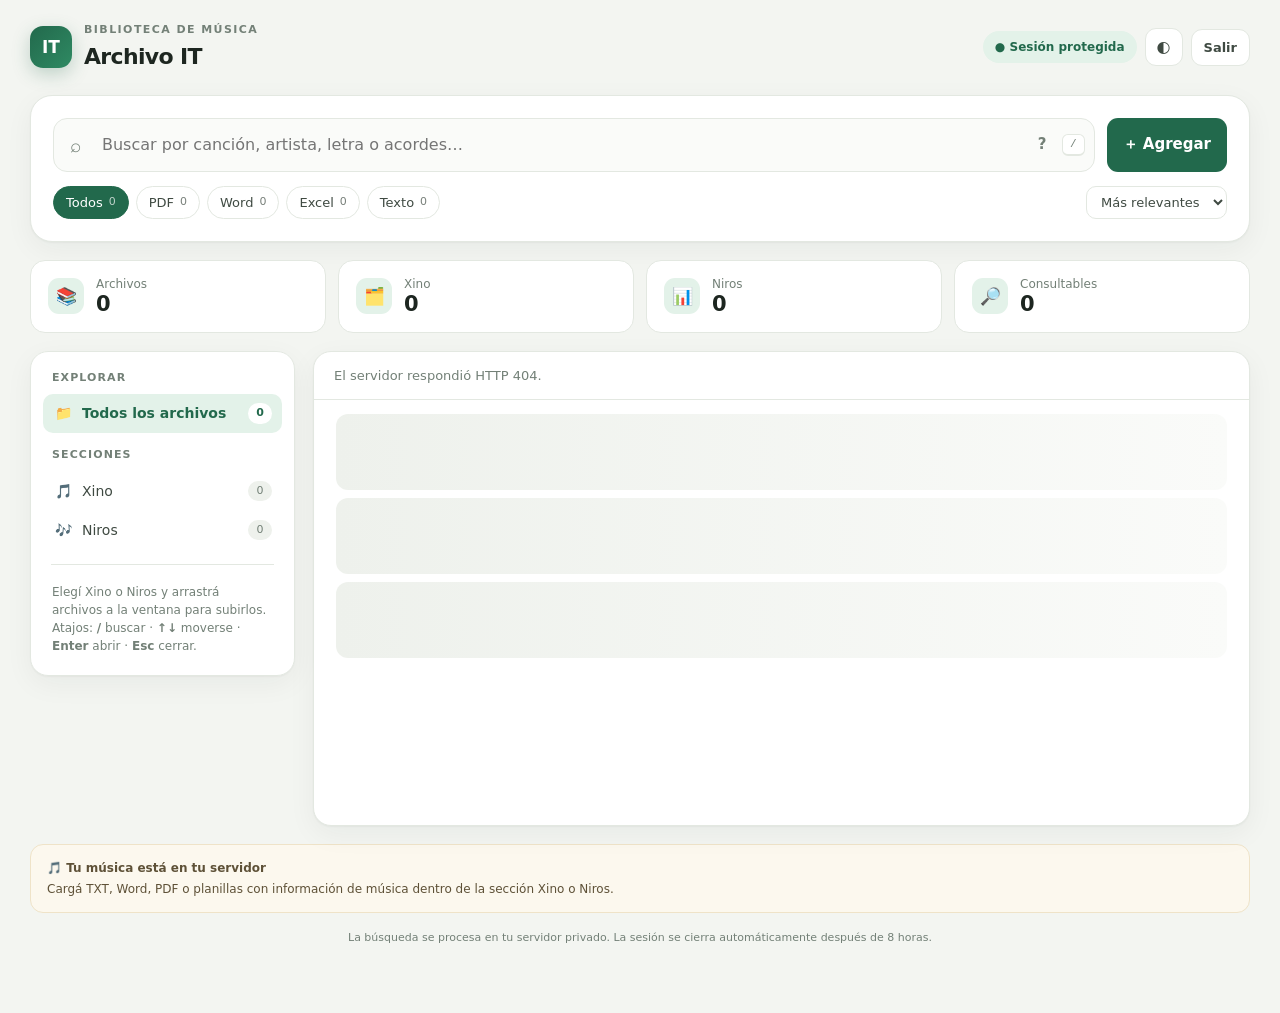
==== public/index.html @ 6c22e68b "Add files via upload" ====
<!doctype html><html lang="es"><head><meta charset="utf-8"><meta name="viewport" content="width=device-width,initial-scale=1"><meta name="color-scheme" content="light dark"><title>Archivo IT · Música</title>
<script>(()=>{const t=localStorage.getItem('aitTheme');document.documentElement.dataset.theme=t||(matchMedia('(prefers-color-scheme: dark)').matches?'dark':'light')})()</script>
<style>
:root{--bg:#f3f5f1;--paper:#fff;--paper2:#fafbf9;--ink:#1d2620;--ink2:#3f4a42;--muted:#738077;--line:#e3e8e1;--line2:#eef1ec;--green:#22694c;--green2:#2f8a63;--mint:#e3f2e9;--mark:#ffe58a;--markink:#2a2300;--danger:#a3271f;--dangerbg:#fff5f4;--dangerline:#f1cdc8;--warnbg:#fcf8ee;--warnline:#efe3c8;--warnink:#5e5137;--shadow:0 1px 2px #1d26200a,0 8px 28px #1d26200d;--ring:0 0 0 3px #22694c26;--r:16px}
[data-theme=dark]{--bg:#0f1512;--paper:#161e1a;--paper2:#1b2420;--ink:#e6ece8;--ink2:#c3cdc6;--muted:#8d9a92;--line:#27322c;--line2:#212a25;--green:#4fbf8b;--green2:#6fd3a3;--mint:#1d3329;--mark:#b8932a;--markink:#fff;--danger:#ff8f86;--dangerbg:#2a1715;--dangerline:#4a2622;--warnbg:#241f14;--warnline:#3d3420;--warnink:#e0cfa6;--shadow:0 1px 2px #0005,0 8px 28px #0004;--ring:0 0 0 3px #4fbf8b33}
*{box-sizing:border-box}html{scroll-behavior:smooth}body{margin:0;background:var(--bg);color:var(--ink);font:15px/1.5 "Segoe UI",system-ui,-apple-system,Arial,sans-serif;-webkit-font-smoothing:antialiased}
button,input,select,textarea{font:inherit;color:inherit}button{cursor:pointer}:focus-visible{outline:none;box-shadow:var(--ring)}
.shell{max-width:1380px;margin:auto;padding:22px 30px 50px}
.top{display:flex;justify-content:space-between;align-items:center;gap:14px;margin-bottom:22px}.brand{display:flex;gap:12px;align-items:center}.logo{width:42px;height:42px;border-radius:13px;background:linear-gradient(135deg,var(--green),var(--green2));color:#fff;display:grid;place-items:center;font-weight:800;font-size:17px;box-shadow:0 6px 18px #22694c40}.eyebrow{font-size:11px;letter-spacing:.13em;text-transform:uppercase;color:var(--muted);font-weight:700}.brand h1{font-size:22px;margin:1px 0 0;letter-spacing:-.03em}
.topright{display:flex;gap:8px;align-items:center}.local{padding:7px 12px;background:var(--mint);color:var(--green);border-radius:30px;font-size:12px;font-weight:650}
.btn{border:0;border-radius:11px;padding:10px 16px;font-weight:650;transition:transform .12s,background .12s,box-shadow .12s;display:inline-flex;align-items:center;gap:7px;text-decoration:none;white-space:nowrap}.btn:hover{transform:translateY(-1px)}.btn:disabled{opacity:.6;transform:none;cursor:default}
.btn-primary,.btn-light{background:var(--green);color:#fff}[data-theme=dark] .btn-primary,[data-theme=dark] .btn-light{color:#0d1a13}.btn-small{padding:8px 12px;background:var(--paper);border:1px solid var(--line);color:var(--ink2);font-size:13px}.icon-btn{width:38px;height:38px;padding:0;justify-content:center;font-size:16px}
.cancel{background:var(--line2);color:var(--ink2)}
/* Buscador principal */
.hero{background:var(--paper);border:1px solid var(--line);border-radius:22px;padding:22px;box-shadow:var(--shadow);margin-bottom:18px}
.hero-row{display:flex;gap:12px;align-items:stretch}
.searchbox{flex:1;min-width:0;position:relative}.searchbox .lens{position:absolute;left:17px;top:50%;transform:translateY(-50%);color:var(--muted);font-size:19px;pointer-events:none}
.searchbox input{width:100%;height:54px;padding:0 112px 0 48px;border:1.5px solid var(--line);border-radius:14px;background:var(--paper2);font-size:16px;outline:none;transition:border-color .15s,box-shadow .15s}
.searchbox input:focus{border-color:var(--green);box-shadow:var(--ring);background:var(--paper)}
.search-right{position:absolute;right:10px;top:50%;transform:translateY(-50%);display:flex;gap:6px;align-items:center}
.kbd{font:11px/1 Consolas,monospace;border:1px solid var(--line);border-bottom-width:2px;border-radius:6px;padding:4px 7px;color:var(--muted);background:var(--paper)}
.clear{border:0;background:var(--line2);color:var(--muted);border-radius:8px;width:28px;height:28px;display:grid;place-items:center;font-size:14px}
.helpbtn{border:0;background:transparent;color:var(--muted);border-radius:8px;width:28px;height:28px;font-weight:700}.helpbtn:hover,.clear:hover{background:var(--mint);color:var(--green)}
.dropdown{position:absolute;left:0;right:0;top:calc(100% + 6px);background:var(--paper);border:1px solid var(--line);border-radius:14px;box-shadow:0 18px 50px #0002;z-index:4;padding:8px;font-size:13px}
.dropdown h4{margin:6px 8px 6px;font-size:11px;text-transform:uppercase;letter-spacing:.1em;color:var(--muted)}
.recent{display:flex;align-items:center;justify-content:space-between;width:100%;border:0;background:transparent;padding:8px 10px;border-radius:9px;text-align:left;color:var(--ink2)}.recent:hover,.recent.on{background:var(--mint);color:var(--green)}
.tips{display:grid;grid-template-columns:auto 1fr;gap:6px 14px;padding:4px 10px 8px;color:var(--ink2)}.tips code{font:12px Consolas,monospace;background:var(--line2);padding:2px 7px;border-radius:6px;color:var(--ink);white-space:nowrap}
.chips{display:flex;flex-wrap:wrap;gap:7px;margin-top:14px;align-items:center}
.chip{border:1px solid var(--line);background:var(--paper);color:var(--ink2);border-radius:30px;padding:6px 12px;font-size:13px;display:inline-flex;gap:6px;align-items:center;transition:.12s}.chip:hover{border-color:var(--green)}.chip.active{background:var(--green);border-color:var(--green);color:#fff}[data-theme=dark] .chip.active{color:#0d1a13}.chip small{opacity:.7;font-size:11px}
.chips .spacer{flex:1}.sort{padding:7px 10px;border:1px solid var(--line);border-radius:10px;background:var(--paper);color:var(--ink2);font-size:13px}
/* Estadísticas */
.stats{display:grid;grid-template-columns:repeat(4,minmax(0,1fr));gap:12px;margin:0 0 18px}.stat{background:var(--paper);border:1px solid var(--line);border-radius:15px;padding:14px 17px;display:flex;align-items:center;gap:12px}.stat .si{width:36px;height:36px;border-radius:11px;display:grid;place-items:center;background:var(--mint);font-size:17px}.stat label{font-size:12px;color:var(--muted);display:block}.stat strong{font-size:21px;letter-spacing:-.03em;line-height:1.1}
.layout{display:grid;grid-template-columns:265px minmax(0,1fr);gap:18px;align-items:start}
.side,.main{background:var(--paper);border:1px solid var(--line);border-radius:18px;box-shadow:var(--shadow)}
.side{padding:16px 12px;position:sticky;top:14px}.section-label{font-size:11px;text-transform:uppercase;letter-spacing:.1em;color:var(--muted);font-weight:700;padding:0 9px;margin:2px 0 8px}
.nav{display:flex;gap:9px;align-items:center;border:0;background:transparent;width:100%;text-align:left;color:var(--ink2);padding:9px 10px;border-radius:10px;font-size:14px}.nav .ni{width:20px;text-align:center}.nav .lbl{flex:1;white-space:nowrap;overflow:hidden;text-overflow:ellipsis}.nav:hover{background:var(--line2)}.nav.active{background:var(--mint);color:var(--green);font-weight:700}
.count{font-size:11px;color:var(--muted);background:var(--line2);border-radius:20px;padding:2px 8px;min-width:24px;text-align:center}.nav.active .count{background:var(--paper);color:var(--green)}
.sep{height:1px;background:var(--line);margin:14px 8px}.side-note{font-size:12px;color:var(--muted);padding:4px 9px;line-height:1.5}
.side .btn{width:100%;justify-content:center;margin-bottom:12px}
.main{min-height:475px;overflow:hidden}
.results-head{display:flex;justify-content:space-between;align-items:center;gap:10px;padding:14px 20px;border-bottom:1px solid var(--line);color:var(--muted);font-size:13px}.results-head b{color:var(--ink)}
.pulse{display:inline-block;width:7px;height:7px;border-radius:50%;background:var(--green);margin:0 6px 1px 8px;animation:p 1.2s infinite}@keyframes p{50%{opacity:.25}}
.notice{margin:12px 16px 0;padding:10px 14px;border-radius:11px;background:var(--warnbg);border:1px solid var(--warnline);color:var(--warnink);font-size:13px}
.items{padding:6px 10px 12px}
.item{display:grid;grid-template-columns:44px minmax(0,1fr) auto;gap:14px;align-items:start;padding:14px 12px;border-radius:13px;border:1px solid transparent;transition:background .1s}.item+.item{margin-top:2px}.item:hover{background:var(--paper2)}.item.sel{background:var(--paper2);border-color:var(--line)}
.icon{width:44px;height:44px;border-radius:12px;display:grid;place-items:center;font-size:10px;font-weight:800;letter-spacing:.03em;color:#fff}
.t-PDF{background:#d6483b}.t-Word{background:#2f62c9}.t-Excel{background:#1f8a4c}.t-Texto{background:#5a6670}
.item h3{font-size:15px;margin:1px 0 3px;line-height:1.3;overflow-wrap:anywhere;cursor:pointer}.item h3:hover{color:var(--green)}
.meta{color:var(--muted);font-size:12px;overflow-wrap:anywhere;display:flex;flex-wrap:wrap;gap:4px 10px;align-items:center}.meta .dot{opacity:.5}
.tag{display:inline-block;background:var(--mint);color:var(--green);padding:2px 9px;border-radius:20px;font-size:11px;font-weight:600}
.snippet{color:var(--ink2);font-size:13px;margin:8px 0 0;line-height:1.55;overflow-wrap:anywhere;background:var(--paper2);border-left:3px solid var(--line);padding:7px 11px;border-radius:0 8px 8px 0}
mark{background:var(--mark);color:var(--markink);border-radius:3px;padding:0 1px}mark.cur{outline:2px solid #e07b00}
.actions{display:flex;gap:6px;align-items:center;flex-wrap:wrap;justify-content:flex-end}
.preview,.download,.delete,.open{border-radius:9px;padding:7px 11px;font-size:12px;font-weight:650;border:1px solid var(--line);background:var(--paper);color:var(--ink2);transition:.12s}
.preview{background:var(--green);border-color:var(--green);color:#fff}[data-theme=dark] .preview{color:#0d1a13}.preview.ghost{background:var(--paper);color:var(--green);border-color:var(--line)}.preview.ghost:hover,.download:hover{background:var(--mint);color:var(--green)}
.delete{color:var(--danger);background:transparent;border-color:transparent;padding:7px 8px}.delete:hover{background:var(--dangerbg);border-color:var(--dangerline)}
.more{display:block;margin:6px auto 4px}
.empty{padding:60px 20px;text-align:center;color:var(--muted)}.empty .big{font-size:34px;margin-bottom:6px}.empty b{display:block;color:var(--ink);margin-bottom:6px;font-size:16px}.empty .sugg{margin-top:14px;display:flex;gap:7px;justify-content:center;flex-wrap:wrap}
.skel{height:76px;margin:8px 12px;border-radius:12px;background:linear-gradient(90deg,var(--line2),var(--paper2),var(--line2));background-size:200% 100%;animation:sk 1.2s infinite}@keyframes sk{to{background-position:-200% 0}}
.keeper{margin-top:18px;padding:14px 16px;border-radius:13px;background:var(--warnbg);border:1px solid var(--warnline);color:var(--warnink);font-size:12px}.keeper b{display:block;margin-bottom:3px}
.foot{color:var(--muted);font-size:11px;text-align:center;padding:17px}
/* Modales */
.modalback{position:fixed;inset:0;background:#0b130fcc;backdrop-filter:blur(3px);display:grid;place-items:center;padding:16px;z-index:5;animation:fd .15s}@keyframes fd{from{opacity:0}}
.modal{width:min(520px,100%);padding:24px;background:var(--paper);border:1px solid var(--line);border-radius:20px;box-shadow:0 24px 80px #0005;animation:up .18s}@keyframes up{from{transform:translateY(10px);opacity:0}}
.modal h2{margin:0 0 6px;font-size:19px}.modal p{margin:0 0 15px;color:var(--muted);font-size:13px}
.modal select{display:block;width:100%;padding:10px;margin:10px 0;border:1px solid var(--line);border-radius:10px;background:var(--paper)}
.modalactions{display:flex;justify-content:flex-end;gap:8px;margin-top:15px;flex-wrap:wrap}
.dropzone{border:2px dashed var(--line);border-radius:14px;padding:22px;text-align:center;color:var(--muted);font-size:13px;margin:12px 0;transition:.15s}.dropzone.over{border-color:var(--green);background:var(--mint);color:var(--green)}.dropzone .big{font-size:28px}
.filelist{max-height:130px;overflow:auto;font-size:12px;color:var(--ink2);margin:6px 0 0;padding:0;list-style:none}.filelist li{padding:3px 0;border-bottom:1px dashed var(--line2);display:flex;justify-content:space-between;gap:10px}
.progress{height:6px;border-radius:6px;background:var(--line2);overflow:hidden;margin-top:8px}.progress div{height:100%;width:0;background:var(--green);transition:width .2s}
.status{padding:10px 2px;font-size:13px;color:var(--ink2)}.hidden{display:none!important}
.preview-back{z-index:8}.preview-modal{width:min(1150px,100%);height:min(90vh,920px);display:flex;flex-direction:column;padding:18px}
.preview-head{display:flex;align-items:center;justify-content:space-between;gap:12px;margin-bottom:10px}.preview-head h2{font-size:17px;margin:0;overflow-wrap:anywhere}
.pv-tools{display:flex;gap:6px;align-items:center;flex-wrap:wrap}.pv-find{display:flex;align-items:center;gap:4px;border:1px solid var(--line);border-radius:10px;padding:2px 4px 2px 10px;background:var(--paper2)}.pv-find input{border:0;background:transparent;outline:none;width:150px;font-size:13px;padding:5px 0}.pv-find span{font-size:12px;color:var(--muted);min-width:44px;text-align:center}.pv-find button{border:0;background:transparent;border-radius:6px;width:26px;height:26px;color:var(--ink2)}.pv-find button:hover{background:var(--mint)}
.preview-body{flex:1;min-height:0;overflow:auto;border:1px solid var(--line);border-radius:12px;background:var(--paper2)}.preview-body iframe{width:100%;height:100%;min-height:65vh;border:0;background:#fff}.preview-body pre{white-space:pre-wrap;overflow-wrap:anywhere;padding:18px;margin:0;font:13px/1.6 Consolas,"Cascadia Code",monospace}
.preview-message{padding:28px;color:var(--muted);text-align:center}.preview-footer{display:flex;justify-content:flex-end;align-items:center;gap:8px;margin-top:12px;flex-wrap:wrap}
.editor-textarea{display:block;width:100%;height:100%;min-height:60vh;border:0;resize:vertical;padding:18px;background:var(--paper);color:var(--ink);font:13px/1.6 Consolas,monospace;outline:none}
.sheet-tools{display:flex;gap:10px;align-items:center;padding:10px;position:sticky;top:0;background:var(--paper2);z-index:1;border-bottom:1px solid var(--line)}.sheet-tools select{padding:7px;border:1px solid var(--line);border-radius:8px;background:var(--paper)}
.sheet-scroll{overflow:auto;max-height:calc(90vh - 180px)}.sheet-table{border-collapse:collapse;background:var(--paper);font:12px Arial,sans-serif}.sheet-table th,.sheet-table td{border:1px solid var(--line);padding:0;min-width:120px}.sheet-table th{background:var(--line2);padding:6px;position:sticky;top:0}.sheet-table input{width:100%;min-width:120px;border:0;padding:8px;background:transparent;outline:none}.sheet-table input:focus{box-shadow:inset 0 0 0 2px var(--green)}.sheet-table input.changed{background:var(--warnbg)}
.edit-note{font-size:12px;color:var(--muted);margin-right:auto}
.modal label{display:block;font-size:13px;color:var(--ink2);margin:12px 0}.modal input[type=text],.modal input[type=password],.modal textarea{display:block;width:100%;padding:10px;margin-top:5px;border:1px solid var(--line);border-radius:9px;background:var(--paper2);outline:none}.modal input:focus,.modal textarea:focus{border-color:var(--green);box-shadow:var(--ring)}
/* Avisos */
.toasts{position:fixed;bottom:18px;right:18px;display:flex;flex-direction:column;gap:8px;z-index:20}.toast{background:var(--ink);color:var(--bg);padding:11px 15px;border-radius:12px;font-size:13px;box-shadow:0 10px 30px #0003;max-width:360px;animation:up .2s}.toast.err{background:var(--danger);color:#fff}
.dragcover{position:fixed;inset:0;z-index:15;background:#22694ccc;color:#fff;display:grid;place-items:center;font-size:22px;font-weight:700;pointer-events:none}
@media(max-width:900px){.shell{padding:16px 14px}.layout{grid-template-columns:minmax(0,1fr)}.side{position:static;display:flex;gap:6px;overflow-x:auto;padding:8px;scrollbar-width:none}.side::-webkit-scrollbar{display:none}.side .nav{width:auto;flex:0 0 auto;padding:8px 12px;background:var(--line2)}.side .nav.active{background:var(--mint)}.section-label,.sep,.side-note{display:none}.stats{grid-template-columns:repeat(2,minmax(0,1fr))}}
@media(max-width:560px){body{overflow-x:hidden}.hero{padding:14px}.hero-row{flex-wrap:wrap}.hero-row .btn{width:100%;justify-content:center}.brand h1{font-size:19px}.local,.kbd{display:none}.searchbox input{padding-right:76px;height:50px}.item{grid-template-columns:38px minmax(0,1fr)}.icon{width:38px;height:38px}.actions{grid-column:2;justify-content:flex-start}.stat{padding:11px}.stat .si{display:none}.preview-modal{padding:12px}.pv-find input{width:90px}.chips .spacer{display:none}}
@media(prefers-reduced-motion:reduce){*{animation:none!important;transition:none!important}}
</style></head><body><div class="shell">
<header class="top"><div class="brand"><div class="logo">IT</div><div><div class="eyebrow">Biblioteca de música</div><h1>Archivo IT</h1></div></div><div class="topright"><div class="local">● Sesión protegida</div><button id="theme" class="btn btn-small icon-btn" title="Cambiar tema claro/oscuro" aria-label="Cambiar tema">◐</button><button id="logout" class="btn btn-small">Salir</button></div></header>

<section class="hero" id="librarytoolbar"><div class="hero-row"><div class="searchbox"><span class="lens">⌕</span><input id="q" placeholder="Buscar por canción, artista, letra o acordes…" autocomplete="off" spellcheck="false" aria-label="Buscar en la biblioteca"><div class="search-right"><button id="clearq" class="clear hidden" title="Limpiar búsqueda" aria-label="Limpiar">✕</button><button id="helpq" class="helpbtn" title="Cómo buscar" aria-label="Ayuda de búsqueda">?</button><span class="kbd" title="Atajo para buscar">/</span></div><div id="dropdown" class="dropdown hidden"></div></div><button class="btn btn-primary" id="upload">＋ Agregar</button></div>
<div class="chips" id="typechips"><button class="chip active" data-type="all">Todos <small id="t-all">0</small></button><button class="chip" data-type="PDF">PDF <small id="t-PDF">0</small></button><button class="chip" data-type="Word">Word <small id="t-Word">0</small></button><button class="chip" data-type="Excel">Excel <small id="t-Excel">0</small></button><button class="chip" data-type="Texto">Texto <small id="t-Texto">0</small></button><span class="spacer"></span><select id="sort" class="sort" aria-label="Ordenar"><option value="relevance">Más relevantes</option><option value="name">Nombre (A–Z)</option><option value="recent">Más recientes</option><option value="size">Más pesados</option></select><select id="type" class="hidden"><option value="all">Todos</option><option>Excel</option><option>Word</option><option>Texto</option><option>PDF</option></select></div></section>

<section class="stats"><div class="stat"><div class="si">📚</div><div><label>Archivos</label><strong id="total">0</strong></div></div><div class="stat"><div class="si">🗂️</div><div><label>Xino</label><strong id="s-Xino">0</strong></div></div><div class="stat"><div class="si">📊</div><div><label>Niros</label><strong id="s-Niros">0</strong></div></div><div class="stat"><div class="si">🔎</div><div><label>Consultables</label><strong id="indexed">0</strong></div></div></section>

<div class="layout"><aside class="side"><div class="section-label">Explorar</div><button class="nav active" data-filter="all"><span class="ni">📁</span><span class="lbl">Todos los archivos</span><span class="count" id="c-all">0</span></button><div class="section-label" style="margin-top:14px">Secciones</div><button class="nav" data-filter="Xino"><span class="ni">🎵</span><span class="lbl">Xino</span><span class="count" id="c-Xino">0</span></button><button class="nav" data-filter="Niros"><span class="ni">🎶</span><span class="lbl">Niros</span><span class="count" id="c-Niros">0</span></button><div class="sep"></div><div class="side-note">Elegí Xino o Niros y arrastrá archivos a la ventana para subirlos. Atajos: <b>/</b> buscar · <b>↑↓</b> moverse · <b>Enter</b> abrir · <b>Esc</b> cerrar.</div></aside>
<main class="main"><div class="results-head" id="libraryhead"><span id="summary">Cargando biblioteca…</span><span id="sortlabel"></span></div><div id="notice" class="notice hidden"></div><div id="items" class="items"><div class="skel"></div><div class="skel"></div><div class="skel"></div></div>
</main></div>
<div class="keeper"><b>🎵 Tu música está en tu servidor</b>Cargá TXT, Word, PDF o planillas con información de música dentro de la sección Xino o Niros.</div><div class="foot">La búsqueda se procesa en tu servidor privado. La sesión se cierra automáticamente después de 8 horas.</div></div>

<div id="modalback" class="modalback hidden"><section class="modal" role="dialog" aria-modal="true" aria-labelledby="uptitle"><h2 id="uptitle">Agregar información de música</h2><p>Primero elegí la sección. Después elegí documentos o una carpeta, o arrastralos acá (TXT, Word, PDF o planillas).</p><select id="category" aria-label="Sección"><option value="">— Elegí la sección —</option><option value="Xino">🎵 Xino</option><option value="Niros">🎶 Niros</option></select><div id="dropzone" class="dropzone"><div class="big">⇪</div>Soltá archivos acá<div class="modalactions" style="justify-content:center"><button id="choosefiles" class="btn cancel">Elegir archivos</button><button id="choosefolder" class="btn cancel">Elegir carpeta</button></div></div><input id="upfiles" type="file" multiple class="hidden" accept=".txt,.md,.csv,.tsv,.log,.doc,.docx,.xls,.xlsx,.xlsm,.pdf"><input id="upfolder" type="file" multiple webkitdirectory class="hidden"><ul id="filelist" class="filelist"></ul><div class="progress hidden" id="upprogress"><div></div></div><div class="status" id="upstatus">Elegí archivos individuales o una carpeta completa.</div><div class="modalactions"><button id="cancel" class="btn cancel">Cancelar</button><button id="send" class="btn btn-primary">Subir archivos</button></div></section></div>
<div id="previewback" class="modalback preview-back hidden"><section class="modal preview-modal" role="dialog" aria-modal="true"><div class="preview-head"><h2 id="previewtitle">Vista previa</h2><div class="pv-tools"><div class="pv-find hidden" id="pvfind"><input id="pvq" placeholder="Buscar en el archivo" autocomplete="off"><span id="pvcount"></span><button id="pvprev" title="Anterior" aria-label="Coincidencia anterior">↑</button><button id="pvnext" title="Siguiente" aria-label="Coincidencia siguiente">↓</button></div><button id="pvcopy" class="btn btn-small hidden">Copiar</button><button id="previewclose" class="btn btn-small">Cerrar</button></div></div><div id="previewbody" class="preview-body"></div><div class="preview-footer"><span id="editnote" class="edit-note hidden"></span><a id="previewdownload" class="btn cancel" href="#">Descargar archivo</a><button id="editsave" class="btn btn-primary hidden">Guardar cambios</button></div></section></div>
<div id="toasts" class="toasts" aria-live="polite"></div><div id="dragcover" class="dragcover hidden">Soltá para subir a Archivo IT</div>
<script>
const $=s=>document.querySelector(s),$$=s=>[...document.querySelectorAll(s)];
let files=[],highlightTerms=[],selected='all',debounce,indexTimer,shown=0,cursor=-1,ctrl=null,lastQuery=null;const PAGE=50;
const CATS=['Xino','Niros'];
async function api(url,opts={}){let r;try{r=await fetch(url,opts)}catch(e){if(e.name==='AbortError')throw e;throw Error('No se pudo conectar con Archivo IT. Revisá la red o si el contenedor sigue activo.')}if(r.status===401){location.href='/';throw Error('Sesión vencida.')}const raw=await r.text();let d={};try{d=raw?JSON.parse(raw):{}}catch{}if(!r.ok){const detail=d.error||(r.status===413?'El archivo supera el límite de carga del servidor o del proxy (HTTP 413).':r.status>=500?`El servidor falló (HTTP ${r.status}). Revisá los logs del contenedor.`:`El servidor respondió HTTP ${r.status}.`);throw Error(detail)}if(!raw||typeof d!=='object')throw Error('El servidor respondió en un formato inesperado.');return d}
function esc(s){return String(s).replace(/[&<>"']/g,c=>({'&':'&amp;','<':'&lt;','>':'&gt;','"':'&quot;',"'":'&#39;'}[c]))}
function fmt(n){return n<1024?n+' B':n<1048576?(n/1024).toFixed(0)+' KB':(n/1048576).toFixed(1)+' MB'}
function ago(ms){if(!ms)return'';const d=(Date.now()-ms)/1000;if(d<60)return'hace instantes';if(d<3600)return`hace ${Math.floor(d/60)} min`;if(d<86400)return`hace ${Math.floor(d/3600)} h`;if(d<86400*30)return`hace ${Math.floor(d/86400)} d`;return new Date(ms).toLocaleDateString('es-AR',{day:'2-digit',month:'short',year:'numeric'})}
function toast(msg,err){const t=document.createElement('div');t.className='toast'+(err?' err':'');t.textContent=msg;$('#toasts').appendChild(t);setTimeout(()=>t.remove(),err?5000:2600)}
// Igual que el servidor: sin acentos ni mayúsculas y con la misma longitud, para resaltar en el texto original.
function fold(s){return String(s||'').replace(/[^\x00-\x7f]/g,ch=>{const f=ch.normalize('NFD').replace(/[\u0300-\u036f]/g,'').toLowerCase();if(f.length===1)return f;const l=ch.toLowerCase();return l.length===1?l:ch}).replace(/[A-Z]/g,c=>c.toLowerCase())}
function ranges(text,terms,max=3000){const f=fold(text),out=[];for(const t of terms){if(!t)continue;let i=f.indexOf(t);while(i!==-1&&out.length<max){out.push([i,i+t.length]);i=f.indexOf(t,i+t.length)}}out.sort((a,b)=>a[0]-b[0]);const m=[];for(const r of out){if(m.length&&r[0]<=m[m.length-1][1])m[m.length-1][1]=Math.max(m[m.length-1][1],r[1]);else m.push([...r])}return m}
function hl(text,terms){text=String(text||'');if(!terms||!terms.length)return esc(text);let html='',p=0;for(const[a,b]of ranges(text,terms)){html+=esc(text.slice(p,a))+'<mark>'+esc(text.slice(a,b))+'</mark>';p=b}return html+esc(text.slice(p))}
// Estado en la URL para poder compartir/recargar una búsqueda
function saveUrl(){const p=new URLSearchParams();if($('#q').value)p.set('q',$('#q').value);if(selected!=='all')p.set('cat',selected);if($('#type').value!=='all')p.set('type',$('#type').value);if($('#sort').value!=='relevance')p.set('sort',$('#sort').value);history.replaceState(null,'',p.toString()?'?'+p:location.pathname)}
function readUrl(){const p=new URLSearchParams(location.search);$('#q').value=p.get('q')||'';if(p.get('type'))$('#type').value=p.get('type');if(p.get('sort'))$('#sort').value=p.get('sort');const c=p.get('cat');if(c&&(CATS.includes(c))){selected=c}syncNav();syncChips();$('#clearq').classList.toggle('hidden',!$('#q').value)}
function syncNav(){$$('.nav').forEach(b=>b.classList.toggle('active',b.dataset.filter===selected))}
function syncChips(){$$('#typechips .chip').forEach(c=>c.classList.toggle('active',c.dataset.type===$('#type').value))}
async function load(){saveUrl();const q=$('#q').value.trim();const params=new URLSearchParams({q,category:selected,type:$('#type').value,sort:$('#sort').value});if(ctrl)ctrl.abort();ctrl=new AbortController();const mine=ctrl;try{const d=await api('/api/files?'+params,{signal:mine.signal});if(mine!==ctrl)return;files=d.files;highlightTerms=d.highlight||[];$('#total').textContent=d.stats.total;$('#s-Xino').textContent=d.counts.Xino??0;$('#s-Niros').textContent=d.counts.Niros??0;$('#indexed').textContent=d.stats.indexed;$('#c-all').textContent=d.stats.total;for(const c of CATS)document.getElementById('c-'+c).textContent=d.counts[c]??0;const tc=d.typeCounts||{};$('#t-all').textContent=d.stats.total;for(const t of['PDF','Word','Excel','Texto'])$('#t-'+t).textContent=tc[t]||0;
$('#summary').innerHTML=(files.length?`<b>${files.length}</b> resultado${files.length===1?'':'s'}${q?` para “${esc(q)}”`:''}`:d.stats.total?'Sin coincidencias':'Biblioteca vacía')+(d.indexing?'<span class="pulse"></span>Indexando contenido…':'');$('#sortlabel').textContent=$('#sort').selectedOptions[0].textContent;
$('#notice').classList.toggle('hidden',!d.fuzzy);if(d.fuzzy)$('#notice').innerHTML=`No hay coincidencias exactas para “${esc(q)}”. Te muestro resultados parecidos (resaltados).`;
if(q!==lastQuery){shown=0;cursor=-1;lastQuery=q}render();if(q)remember(q);clearTimeout(indexTimer);if(d.indexing)indexTimer=setTimeout(load,1800)}catch(e){if(e.name==='AbortError')return;$('#summary').textContent=e.message}}
const editableText=new Set(['txt','md','csv','tsv','log','ps1','bat','sh','yml','yaml','conf','ini','json','xml','sql','py','crt','pem']);let editState=null;
function canEdit(file){return editableText.has(file.ext)||file.ext==='xlsx'}
function render(){const q=$('#q').value.trim();if(!files.length){$('#items').innerHTML=q?`<div class="empty"><div class="big">🔍</div><b>No encontramos resultados</b>Probá con menos palabras, otra categoría o quitá filtros de formato.<div class="sugg">${selected!=='all'?'<button class="chip" data-reset="cat">Buscar en todas las categorías</button>':''}${$('#type').value!=='all'?'<button class="chip" data-reset="type">Todos los formatos</button>':''}<button class="chip" data-reset="q">Limpiar búsqueda</button></div></div>`:`<div class="empty"><div class="big">📂</div><b>Todavía no hay archivos acá</b>Usá “Agregar” o arrastrá archivos a la ventana para cargar tu material.</div>`;$$('[data-reset]').forEach(b=>b.onclick=()=>{const r=b.dataset.reset;if(r==='cat'){selected='all';syncNav()}else if(r==='type'){$('#type').value='all';syncChips()}else{$('#q').value='';$('#clearq').classList.add('hidden')}load()});return}
const limit=Math.max(PAGE,shown);shown=Math.min(files.length,limit);const terms=highlightTerms;
$('#items').innerHTML=files.slice(0,shown).map((x,i)=>`<article class="item${i===cursor?' sel':''}" data-i="${i}"><div class="icon t-${esc(x.type)}">${esc((x.ext||'FILE').slice(0,4).toUpperCase())}</div><div><h3 data-preview="${i}">${hl(x.name,terms)}</h3><div class="meta"><span class="tag">${esc(x.category)}</span><span>${esc(x.type)}</span><span class="dot">·</span><span>${fmt(x.size)}</span>${x.mtime?`<span class="dot">·</span><span title="${esc(new Date(x.mtime).toLocaleString('es-AR'))}">${ago(x.mtime)}</span>`:''}<span class="dot">·</span><span>${hl(x.rel,terms)}</span></div>${x.snippet?`<p class="snippet">${hl(x.snippet,terms)}</p>`:''}</div><div class="actions"><button class="preview" data-preview="${i}">Ver</button>${canEdit(x)?`<button class="preview ghost" data-edit="${i}">Editar</button>`:''}<button class="download" data-download="${i}">Descargar</button><button class="delete" data-delete="${i}" title="Eliminar" aria-label="Eliminar ${esc(x.name)}">🗑</button></div></article>`).join('')+(files.length>shown?`<button class="btn btn-small more" id="more">Mostrar ${Math.min(PAGE,files.length-shown)} más (quedan ${files.length-shown})</button>`:'');
$$('[data-preview]').forEach(b=>b.onclick=()=>showPreview(files[+b.dataset.preview]));$$('[data-edit]').forEach(b=>b.onclick=()=>showEditor(files[+b.dataset.edit]));$$('[data-download]').forEach(b=>b.onclick=()=>location.href=files[+b.dataset.download].open);$$('[data-delete]').forEach(b=>b.onclick=()=>deleteFile(files[+b.dataset.delete]));const more=$('#more');if(more)more.onclick=()=>{shown+=PAGE;render()}}
function moveCursor(d){if(!files.length)return;cursor=Math.max(0,Math.min(Math.min(files.length,shown)-1,cursor+d));$$('.item').forEach(el=>el.classList.toggle('sel',+el.dataset.i===cursor));const el=$(`.item[data-i="${cursor}"]`);if(el)el.scrollIntoView({block:'nearest'})}
async function deleteFile(file){if(!confirm(`¿Eliminar permanentemente “${file.name}” del servidor? Esta acción no se puede deshacer.`))return;try{await api(`/api/file/${encodeURIComponent(file.id)}`,{method:'DELETE'});toast('Archivo eliminado.');await load()}catch(e){toast(e.message,true)}}
// ---- Vista previa con búsqueda interna ----
let pv={text:'',marks:[],idx:-1};
function pvRender(term){const pre=$('#previewbody pre');if(!pre)return;const terms=term?[fold(term.trim())].filter(Boolean):highlightTerms;pre.innerHTML=hl(pv.text,terms);pv.marks=[...pre.querySelectorAll('mark')];pv.idx=-1;$('#pvcount').textContent=terms.length?(pv.marks.length?`0/${pv.marks.length}`:'0'):'';if(pv.marks.length)pvGo(1)}
function pvGo(d){if(!pv.marks.length)return;if(pv.idx>=0)pv.marks[pv.idx].classList.remove('cur');pv.idx=(pv.idx+d+pv.marks.length)%pv.marks.length;const m=pv.marks[pv.idx];m.classList.add('cur');m.scrollIntoView({block:'center'});$('#pvcount').textContent=`${pv.idx+1}/${pv.marks.length}`}
function resetPreviewTools(show){$('#pvfind').classList.toggle('hidden',!show);$('#pvcopy').classList.toggle('hidden',!show);$('#pvq').value='';$('#pvcount').textContent='';pv={text:'',marks:[],idx:-1}}
async function showPreview(file){editState=null;const back=$('#previewback'),body=$('#previewbody');$('#previewtitle').textContent=file.name;$('#previewdownload').href=file.open;$('#previewdownload').classList.remove('hidden');$('#editsave').classList.add('hidden');$('#editnote').classList.add('hidden');resetPreviewTools(false);body.innerHTML='<div class="preview-message">Cargando vista previa…</div>';back.classList.remove('hidden');if(file.ext==='pdf'){body.innerHTML=`<iframe title="Vista previa de ${esc(file.name)}" src="/api/preview/${encodeURIComponent(file.id)}"></iframe>`;return}try{const data=await api(`/api/preview/${encodeURIComponent(file.id)}`);body.innerHTML='';if(!data.text){body.innerHTML='<div class="preview-message">No hay texto para mostrar en este archivo. Podés descargarlo.</div>';return}const pre=document.createElement('pre');body.appendChild(pre);resetPreviewTools(true);pv.text=data.text+(data.truncated?'\n\n… Vista previa limitada; descargá el archivo para ver el contenido completo.':'');pvRender('')}catch(e){body.innerHTML=`<div class="preview-message">${esc(e.message)} <a href="${esc(file.open)}">Descargar archivo</a></div>`}}
$('#pvq').oninput=()=>pvRender($('#pvq').value);$('#pvq').onkeydown=e=>{if(e.key==='Enter'){e.preventDefault();pvGo(e.shiftKey?-1:1)}};$('#pvnext').onclick=()=>pvGo(1);$('#pvprev').onclick=()=>pvGo(-1);
$('#pvcopy').onclick=async()=>{try{await navigator.clipboard.writeText(pv.text);toast('Contenido copiado.')}catch{toast('No se pudo copiar (el navegador requiere HTTPS).',true)}};
async function showEditor(file){const back=$('#previewback'),body=$('#previewbody');editState={file,kind:null,data:null,dirty:false};resetPreviewTools(false);$('#previewtitle').textContent='Editar · '+file.name;$('#previewdownload').href=file.open;$('#previewdownload').classList.remove('hidden');$('#editsave').classList.remove('hidden');$('#editsave').disabled=false;$('#editnote').classList.remove('hidden');$('#editnote').textContent=file.ext==='xlsx'?'Edición básica de celdas; hacé una copia de seguridad antes de cambios grandes.':'Los cambios se guardan en el servidor. Ctrl+S para guardar.';body.innerHTML='<div class="preview-message">Abriendo editor…</div>';back.classList.remove('hidden');try{const data=await api(`/api/edit/${encodeURIComponent(file.id)}`);editState.data=data;editState.kind=data.kind;body.innerHTML='';if(data.kind==='text'){const ta=document.createElement('textarea');ta.className='editor-textarea';ta.id='edittext';ta.spellcheck=false;ta.value=data.text;ta.oninput=()=>editState.dirty=true;ta.onkeydown=e=>{if(e.key==='Tab'){e.preventDefault();const s=ta.selectionStart;ta.setRangeText('  ',s,ta.selectionEnd,'end');editState.dirty=true}};body.appendChild(ta);ta.focus()}else{renderWorkbookEditor(data)}}catch(e){body.innerHTML=`<div class="preview-message">${esc(e.message)}</div>`;$('#editsave').classList.add('hidden')}}
function renderWorkbookEditor(data){const body=$('#previewbody');body.innerHTML='<div class="sheet-tools"><label for="editsheet">Hoja:</label><select id="editsheet"></select><span class="edit-note">Vista limitada a 100 filas × 20 columnas</span></div><div id="sheetgrid" class="sheet-scroll"></div>';const select=$('#editsheet');data.sheets.forEach((s,i)=>{const o=document.createElement('option');o.value=String(i);o.textContent=s.name;select.appendChild(o)});select.onchange=()=>{if(editState.dirty&&!confirm('Tenés cambios sin guardar en esta hoja. ¿Descartarlos?')){select.value=String(editState.sheetIdx||0);return}editState.dirty=false;drawSheet()};drawSheet()}
function drawSheet(){const data=editState.data,sheet=data.sheets[Number($('#editsheet').value)||0],grid=$('#sheetgrid');editState.sheetIdx=Number($('#editsheet').value)||0;if(!sheet){grid.textContent='Hoja vacía';return}const cols=Math.max(1,...sheet.rows.map(r=>r.length));const colName=n=>{let s='';n++;while(n){const m=(n-1)%26;s=String.fromCharCode(65+m)+s;n=Math.floor((n-1)/26)}return s};let html='<table class="sheet-table"><thead><tr><th>#</th>'+Array.from({length:cols},(_,c)=>`<th>${colName(sheet.startCol+c)}</th>`).join('')+'</tr></thead><tbody>';sheet.rows.forEach((row,r)=>{html+=`<tr><th>${sheet.startRow+r+1}</th>`;for(let c=0;c<cols;c++)html+=`<td><input data-r="${sheet.startRow+r}" data-c="${sheet.startCol+c}" value="${esc(row[c]??'')}"></td>`;html+='</tr>'});html+='</tbody></table>';grid.innerHTML=html;grid.querySelectorAll('input').forEach(i=>i.oninput=()=>{i.classList.add('changed');editState.dirty=true})}
$('#editsave').onclick=async()=>{if(!editState)return;const button=$('#editsave');button.disabled=true;button.textContent='Guardando…';try{let payload;if(editState.kind==='text')payload={text:$('#edittext').value};else{const sheet=editState.data.sheets[Number($('#editsheet').value)||0];const inputs=[...$('#sheetgrid').querySelectorAll('input[data-r]')];const updates=[];inputs.forEach(input=>{const r=Number(input.dataset.r)-sheet.startRow,c=Number(input.dataset.c)-sheet.startCol,old=sheet.rows[r]?.[c]??'';if(input.value!==old)updates.push({sheet:sheet.name,r:Number(input.dataset.r),c:Number(input.dataset.c),value:input.value})});payload={updates}}await api(`/api/edit/${encodeURIComponent(editState.file.id)}`,{method:'POST',headers:{'Content-Type':'application/json'},body:JSON.stringify(payload)});editState.dirty=false;if(editState.kind==='workbook'){const sheet=editState.data.sheets[Number($('#editsheet').value)||0];$$('#sheetgrid input.changed').forEach(i=>{const r=Number(i.dataset.r)-sheet.startRow,c=Number(i.dataset.c)-sheet.startCol;if(sheet.rows[r])sheet.rows[r][c]=i.value;i.classList.remove('changed')})}button.textContent='Guardado ✓';toast('Cambios guardados.');await load();setTimeout(()=>{button.disabled=false;button.textContent='Guardar cambios'},1100)}catch(e){toast(e.message,true);button.disabled=false;button.textContent='Guardar cambios'}};
function closePreview(){if(editState&&editState.dirty&&!confirm('Tenés cambios sin guardar. ¿Cerrar igual?'))return;editState=null;$('#previewback').classList.add('hidden');$('#previewbody').innerHTML=''}
$('#previewclose').onclick=closePreview;$('#previewback').onclick=e=>{if(e.target===$('#previewback'))closePreview()};
// ---- Búsqueda: historial, ayuda y atajos ----
const RECENT_KEY='aitRecent';
function recentList(){try{return JSON.parse(localStorage.getItem(RECENT_KEY))||[]}catch{return[]}}
let rememberT;function remember(q){clearTimeout(rememberT);rememberT=setTimeout(()=>{if(q.length<2)return;const l=[q,...recentList().filter(x=>x!==q)].slice(0,8);localStorage.setItem(RECENT_KEY,JSON.stringify(l))},1500)}
function showDropdown(kind){const dd=$('#dropdown');if(kind==='help'){dd.innerHTML='<h4>Cómo buscar</h4><div class="tips"><code>backup nas</code><span>Archivos que contienen todas las palabras (no importan acentos ni mayúsculas).</span><code>"backup diario"</code><span>Frase exacta.</span><code>backup -erp</code><span>Excluye archivos que contienen “erp”.</span><code>tipo:pdf</code><span>Filtra por formato: pdf, word, excel, texto.</span><code>ext:docx</code><span>Filtra por extensión.</span><code>cat:xino</code><span>Filtra por sección (xino o niros).</span></div><div class="tips" style="color:var(--muted)">Si escribís con un error de tipeo, te mostramos los resultados más parecidos.</div>';dd.classList.remove('hidden');return}const l=recentList();if(!l.length||$('#q').value){dd.classList.add('hidden');return}dd.innerHTML='<h4>Búsquedas recientes</h4>'+l.map(x=>`<button class="recent" data-recent="${esc(x)}"><span>🕘 ${esc(x)}</span><span style="opacity:.5">↵</span></button>`).join('')+'<button class="recent" id="clearrecent" style="color:var(--muted);font-size:12px">Borrar historial</button>';dd.classList.remove('hidden');dd.querySelectorAll('[data-recent]').forEach(b=>b.onmousedown=e=>{e.preventDefault();$('#q').value=b.dataset.recent;$('#clearq').classList.remove('hidden');dd.classList.add('hidden');load()});$('#clearrecent').onmousedown=e=>{e.preventDefault();localStorage.removeItem(RECENT_KEY);dd.classList.add('hidden')}}
$('#q').onfocus=()=>showDropdown('recent');$('#q').onblur=()=>setTimeout(()=>$('#dropdown').classList.add('hidden'),120);
$('#helpq').onmousedown=e=>{e.preventDefault();const dd=$('#dropdown');if(!dd.classList.contains('hidden')&&dd.querySelector('.tips'))dd.classList.add('hidden');else showDropdown('help')};
$('#q').oninput=()=>{$('#clearq').classList.toggle('hidden',!$('#q').value);$('#dropdown').classList.add('hidden');clearTimeout(debounce);debounce=setTimeout(load,220)};
$('#q').onkeydown=e=>{if(e.key==='ArrowDown'){e.preventDefault();$('#dropdown').classList.add('hidden');moveCursor(1)}else if(e.key==='ArrowUp'){e.preventDefault();moveCursor(-1)}else if(e.key==='Enter'){e.preventDefault();clearTimeout(debounce);if(cursor>=0&&files[cursor])showPreview(files[cursor]);else if(files.length===1)showPreview(files[0]);else load()}else if(e.key==='Escape'){if($('#q').value){$('#q').value='';$('#clearq').classList.add('hidden');load()}else $('#q').blur()}};
$('#clearq').onclick=()=>{$('#q').value='';$('#clearq').classList.add('hidden');$('#q').focus();load()};
$('#sort').onchange=load;$('#type').onchange=()=>{syncChips();load()};
$$('#typechips .chip').forEach(c=>c.onclick=()=>{$('#type').value=c.dataset.type;syncChips();load()});
$('#theme').onclick=()=>{const t=document.documentElement.dataset.theme==='dark'?'light':'dark';document.documentElement.dataset.theme=t;localStorage.setItem('aitTheme',t)};
const modals=['#previewback','#modalback'];
document.addEventListener('keydown',e=>{const open=modals.find(m=>!$(m).classList.contains('hidden'));if(e.key==='Escape'&&open){e.preventDefault();if(open==='#previewback')closePreview();else closeUpload();return}if(open==='#previewback'&&(e.ctrlKey||e.metaKey)&&e.key.toLowerCase()==='s'&&editState){e.preventDefault();$('#editsave').click();return}if(open==='#previewback'&&(e.ctrlKey||e.metaKey)&&e.key.toLowerCase()==='f'&&!$('#pvfind').classList.contains('hidden')){e.preventDefault();$('#pvq').focus();return}if(open)return;const typing=/INPUT|TEXTAREA|SELECT/.test(document.activeElement.tagName);if(!typing&&(e.key==='/'||((e.ctrlKey||e.metaKey)&&e.key.toLowerCase()==='k'))){e.preventDefault();$('#q').focus();$('#q').select()}else if(!typing&&(e.key==='j'||e.key==='ArrowDown')){e.preventDefault();moveCursor(1)}else if(!typing&&(e.key==='k'||e.key==='ArrowUp')){e.preventDefault();moveCursor(-1)}else if(!typing&&document.activeElement===document.body&&e.key==='Enter'&&cursor>=0&&files[cursor]){showPreview(files[cursor])}});
// ---- Navegación ----
$$('.nav').forEach(b=>b.onclick=()=>{selected=b.dataset.filter;syncNav();shown=0;cursor=-1;load()});
// ---- Subida (botón, selección y arrastrar y soltar) ----
let pendingFiles=[];
function setPending(list,label){pendingFiles=list.filter(x=>!x.name.startsWith('~$'));$('#upstatus').textContent=pendingFiles.length?`${pendingFiles.length} archivo(s) ${label} · ${fmt(pendingFiles.reduce((a,f)=>a+f.size,0))}`:'Elegí archivos individuales o una carpeta completa.';$('#filelist').innerHTML=pendingFiles.slice(0,40).map(f=>`<li><span>${esc(f.webkitRelativePath||f.name)}</span><span>${fmt(f.size)}</span></li>`).join('')+(pendingFiles.length>40?`<li><span>… y ${pendingFiles.length-40} más</span></li>`:'')}
function openUpload(){$('#category').value=CATS.includes(selected)?selected:'';$('#modalback').classList.remove('hidden');$('#upprogress').classList.add('hidden')}
function closeUpload(){$('#modalback').classList.add('hidden');$('#upfiles').value='';$('#upfolder').value='';setPending([],'')}
$('#upload').onclick=openUpload;$('#choosefiles').onclick=()=>$('#upfiles').click();$('#choosefolder').onclick=()=>$('#upfolder').click();
$('#upfiles').onchange=()=>setPending([...$('#upfiles').files],'seleccionados');$('#upfolder').onchange=()=>setPending([...$('#upfolder').files],'de la carpeta seleccionados');
$('#cancel').onclick=closeUpload;$('#modalback').onclick=e=>{if(e.target===$('#modalback')&&!$('#send').disabled)closeUpload()};
const dz=$('#dropzone');['dragenter','dragover'].forEach(ev=>dz.addEventListener(ev,e=>{e.preventDefault();dz.classList.add('over')}));['dragleave','drop'].forEach(ev=>dz.addEventListener(ev,e=>{e.preventDefault();dz.classList.remove('over')}));
let dragDepth=0;const hasFiles=e=>[...(e.dataTransfer?.types||[])].includes('Files');
window.addEventListener('dragenter',e=>{if(!hasFiles(e))return;e.preventDefault();dragDepth++;if($('#modalback').classList.contains('hidden'))$('#dragcover').classList.remove('hidden')});
window.addEventListener('dragleave',e=>{if(!hasFiles(e))return;dragDepth=Math.max(0,dragDepth-1);if(!dragDepth)$('#dragcover').classList.add('hidden')});
window.addEventListener('dragover',e=>{if(hasFiles(e))e.preventDefault()});
window.addEventListener('drop',e=>{if(!hasFiles(e))return;e.preventDefault();dragDepth=0;$('#dragcover').classList.add('hidden');const list=[...e.dataTransfer.files];if(!list.length)return;openUpload();setPending(list,'listos para subir')});
$('#send').onclick=()=>{const f=pendingFiles;if(!CATS.includes($('#category').value)){$('#upstatus').textContent='Elegí la sección: Xino o Niros.';$('#category').focus();return}if(!f.length){$('#upstatus').textContent='Seleccioná al menos un archivo.';return}const fd=new FormData();fd.append('category',$('#category').value);f.forEach(x=>fd.append('sourcePath',x.webkitRelativePath||x.name));f.forEach(x=>fd.append('files',x,x.name));$('#send').disabled=true;$('#upstatus').textContent=`Subiendo ${f.length} archivo(s)…`;const bar=$('#upprogress');bar.classList.remove('hidden');bar.firstElementChild.style.width='0';
const xhr=new XMLHttpRequest();xhr.open('POST','/api/upload');xhr.upload.onprogress=e=>{if(e.lengthComputable){const p=Math.round(e.loaded/e.total*100);bar.firstElementChild.style.width=p+'%';$('#upstatus').textContent=`Subiendo ${f.length} archivo(s)… ${p}%`}};
xhr.onload=()=>{let d={};try{d=JSON.parse(xhr.responseText||'{}')}catch{}if(xhr.status===401){location.href='/';return}if(xhr.status<200||xhr.status>=300){$('#upstatus').textContent=d.error||(xhr.status===413?'El archivo supera el límite de carga del servidor o del proxy (HTTP 413).':`El servidor respondió HTTP ${xhr.status}.`);$('#send').disabled=false;return}toast(`Listo: ${d.count} archivo(s) agregados a ${$('#category').value}.`);$('#send').disabled=false;closeUpload();load()};
xhr.onerror=()=>{$('#upstatus').textContent='No se pudo conectar con Archivo IT. Revisá la red o si el contenedor sigue activo.';$('#send').disabled=false};xhr.send(fd)};
$('#logout').onclick=async()=>{try{await api('/api/logout',{method:'POST'})}catch{}location.href='/'};
readUrl();load();
</script></body></html>
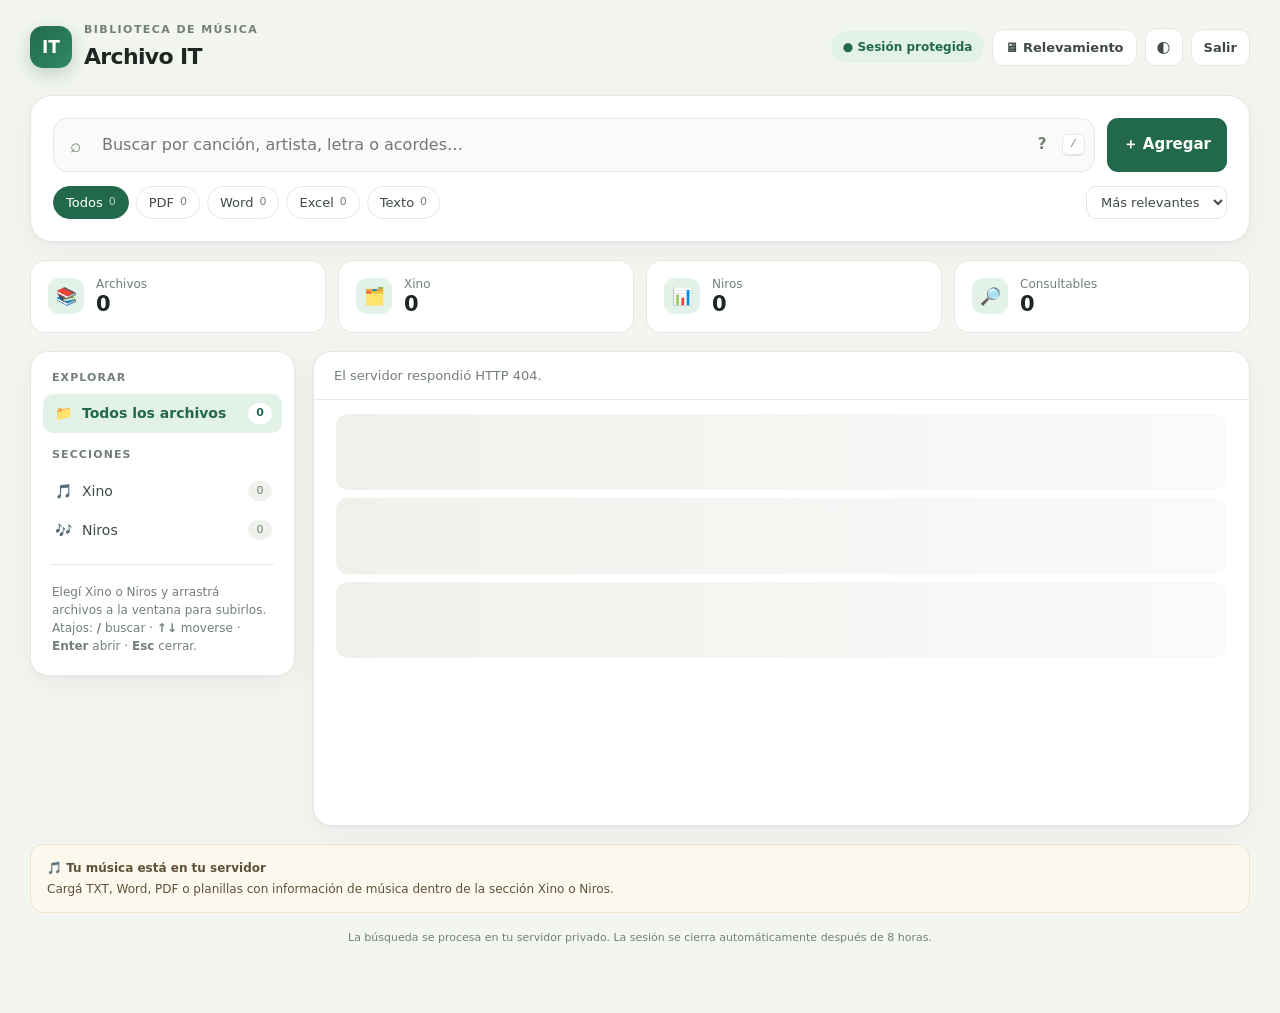
==== commit c3857d20: "Add files via upload" ====
--- a/public/index.html
+++ b/public/index.html
@@ -86,7 +86,7 @@
 @media(max-width:560px){body{overflow-x:hidden}.hero{padding:14px}.hero-row{flex-wrap:wrap}.hero-row .btn{width:100%;justify-content:center}.brand h1{font-size:19px}.local,.kbd{display:none}.searchbox input{padding-right:76px;height:50px}.item{grid-template-columns:38px minmax(0,1fr)}.icon{width:38px;height:38px}.actions{grid-column:2;justify-content:flex-start}.stat{padding:11px}.stat .si{display:none}.preview-modal{padding:12px}.pv-find input{width:90px}.chips .spacer{display:none}}
 @media(prefers-reduced-motion:reduce){*{animation:none!important;transition:none!important}}
 </style></head><body><div class="shell">
-<header class="top"><div class="brand"><div class="logo">IT</div><div><div class="eyebrow">Biblioteca de música</div><h1>Archivo IT</h1></div></div><div class="topright"><div class="local">● Sesión protegida</div><button id="theme" class="btn btn-small icon-btn" title="Cambiar tema claro/oscuro" aria-label="Cambiar tema">◐</button><button id="logout" class="btn btn-small">Salir</button></div></header>
+<header class="top"><div class="brand"><div class="logo">IT</div><div><div class="eyebrow">Biblioteca de música</div><h1>Archivo IT</h1></div></div><div class="topright"><div class="local">● Sesión protegida</div><a class="btn btn-small" href="/relevamiento/" title="Relevamiento de equipos">🖥 Relevamiento</a><button id="theme" class="btn btn-small icon-btn" title="Cambiar tema claro/oscuro" aria-label="Cambiar tema">◐</button><button id="logout" class="btn btn-small">Salir</button></div></header>
 
 <section class="hero" id="librarytoolbar"><div class="hero-row"><div class="searchbox"><span class="lens">⌕</span><input id="q" placeholder="Buscar por canción, artista, letra o acordes…" autocomplete="off" spellcheck="false" aria-label="Buscar en la biblioteca"><div class="search-right"><button id="clearq" class="clear hidden" title="Limpiar búsqueda" aria-label="Limpiar">✕</button><button id="helpq" class="helpbtn" title="Cómo buscar" aria-label="Ayuda de búsqueda">?</button><span class="kbd" title="Atajo para buscar">/</span></div><div id="dropdown" class="dropdown hidden"></div></div><button class="btn btn-primary" id="upload">＋ Agregar</button></div>
 <div class="chips" id="typechips"><button class="chip active" data-type="all">Todos <small id="t-all">0</small></button><button class="chip" data-type="PDF">PDF <small id="t-PDF">0</small></button><button class="chip" data-type="Word">Word <small id="t-Word">0</small></button><button class="chip" data-type="Excel">Excel <small id="t-Excel">0</small></button><button class="chip" data-type="Texto">Texto <small id="t-Texto">0</small></button><span class="spacer"></span><select id="sort" class="sort" aria-label="Ordenar"><option value="relevance">Más relevantes</option><option value="name">Nombre (A–Z)</option><option value="recent">Más recientes</option><option value="size">Más pesados</option></select><select id="type" class="hidden"><option value="all">Todos</option><option>Excel</option><option>Word</option><option>Texto</option><option>PDF</option></select></div></section>
